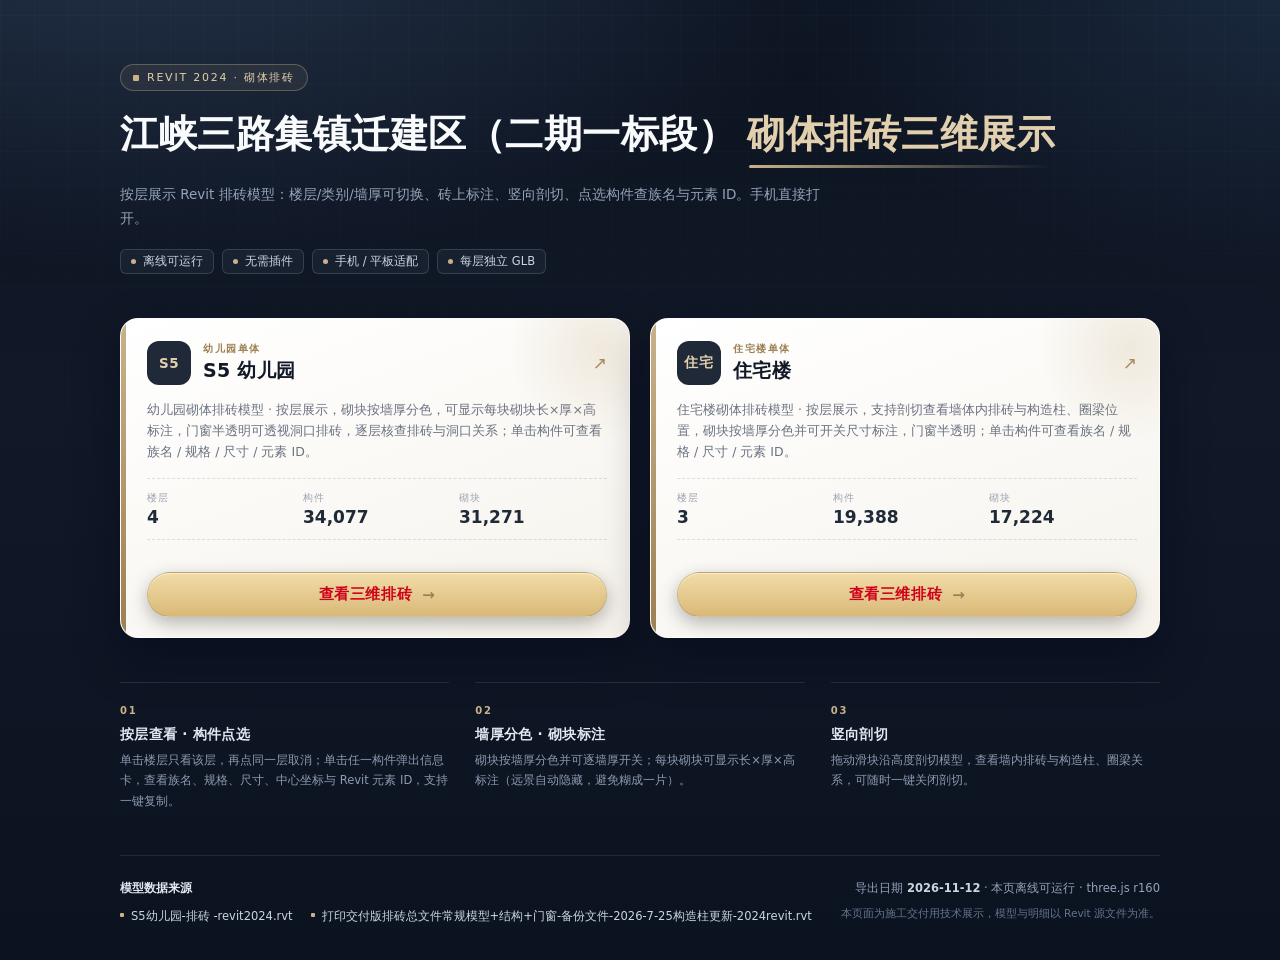
==== index.html @ 38eec20d "feat(entry): title on one line after project name + shorter intro" ====
<!DOCTYPE html>
<html lang="zh-CN">
<head>
<meta charset="utf-8">
<meta name="viewport" content="width=device-width, initial-scale=1">
<meta name="theme-color" content="#111827">
<link rel="icon" href="data:image/svg+xml,%3Csvg xmlns=%22http://www.w3.org/2000/svg%22 viewBox=%220 0 16 16%22%3E%3Crect width=%2216%22 height=%2216%22 rx=%223%22 fill=%22%23111827%22/%3E%3Crect x=%228%22 y=%223%22 width=%226%22 height=%223%22 fill=%22%23c9b28a%22/%3E%3Crect x=%223%22 y=%228%22 width=%226%22 height=%223%22 fill=%22%23c9b28a%22/%3E%3C/svg%3E">
<meta name="description" content="江峡三路集镇迁建区（二期一标段）砌体排砖三维展示 · S5 幼儿园 / 住宅楼 · 纯静态离线页面">
<title>江峡三路集镇迁建区（二期一标段）· 砌体排砖三维展示</title>
<style>
  :root {
    --ink: #111827;
    --ink-2: #1f2937;
    --muted: #6b7280;
    --muted-2: #9ca3af;
    --brick: #c9b28a;
    --brick-2: #e2cfae;
    --brick-deep: #9c7f52;
    --paper: #f8fafc;
    --slate: #94a3b8;
  }
  * { box-sizing: border-box; }
  html, body { margin: 0; padding: 0; }
  body {
    min-height: 100vh;
    color: var(--paper);
    background:
      radial-gradient(1200px 620px at 12% -12%, #26364d 0%, rgba(38, 54, 77, 0) 62%),
      radial-gradient(980px 560px at 104% -4%, #1c2c42 0%, rgba(28, 44, 66, 0) 58%),
      linear-gradient(180deg, #0c1320 0%, #111827 42%, #0b1220 100%);
    font-family: "Microsoft YaHei", "PingFang SC", "Hiragino Sans GB", "Noto Sans SC",
      "Source Han Sans SC", system-ui, -apple-system, "Segoe UI", Roboto, sans-serif;
    -webkit-font-smoothing: antialiased;
    -webkit-tap-highlight-color: transparent;
  }
  body::before {
    content: "";
    position: fixed;
    inset: 0;
    pointer-events: none;
    background-image:
      repeating-linear-gradient(0deg, rgba(255, 255, 255, .022) 0 1px, transparent 1px 34px),
      repeating-linear-gradient(90deg, rgba(255, 255, 255, .018) 0 1px, transparent 1px 34px);
    mask-image: linear-gradient(180deg, rgba(0, 0, 0, .8), transparent 72%);
  }

  .wrap {
    position: relative;
    max-width: 1120px;
    min-height: 100vh;
    margin: 0 auto;
    padding: clamp(28px, 5vw, 64px) clamp(16px, 4vw, 40px) 34px;
    display: flex;
    flex-direction: column;
    gap: clamp(26px, 4vw, 44px);
  }

  /* ---------------- 头部 ---------------- */
  .eyebrow {
    display: inline-flex;
    align-items: center;
    gap: 8px;
    padding: 5px 12px;
    border-radius: 20px;
    border: 1px solid rgba(201, 178, 138, .34);
    background: rgba(201, 178, 138, .09);
    color: var(--brick-2);
    font-size: 11px;
    letter-spacing: .16em;
  }
  .eyebrow::before {
    content: "";
    width: 6px; height: 6px;
    border-radius: 1px;
    background: var(--brick);
  }
  h1 {
    margin: 18px 0 0;
    font-size: clamp(23px, 3.3vw, 38px);
    line-height: 1.34;
    font-weight: 700;
    letter-spacing: .5px;
    color: #f8fafc;
  }
  h1 .accent {
    display: inline-block;
    margin-left: .3em;
    margin-top: 0;
    color: var(--brick-2);
    position: relative;
  }
  h1 .accent::after {
    content: "";
    position: absolute;
    left: 2px; right: 4px; bottom: -8px;
    height: 3px;
    border-radius: 2px;
    background: linear-gradient(90deg, var(--brick), rgba(201, 178, 138, 0));
  }
  .lead {
    margin: 22px 0 0;
    max-width: 720px;
    color: var(--slate);
    font-size: 13.5px;
    line-height: 1.8;
  }
  .tags { display: flex; flex-wrap: wrap; gap: 8px; margin-top: 18px; }
  .tag {
    display: inline-flex;
    align-items: center;
    gap: 7px;
    padding: 4px 10px;
    border-radius: 6px;
    border: 1px solid rgba(148, 163, 184, .24);
    background: rgba(148, 163, 184, .07);
    color: #cbd5e1;
    font-size: 11.5px;
  }
  .tag::before {
    content: "";
    width: 5px; height: 5px;
    border-radius: 50%;
    background: var(--brick);
  }

  /* ---------------- 卡片 ---------------- */
  .cards {
    display: grid;
    grid-template-columns: repeat(2, minmax(0, 1fr));
    gap: 20px;
  }
  .card {
    position: relative;
    display: flex;
    flex-direction: column;
    padding: 22px 22px 20px 26px;
    border-radius: 18px;
    background: linear-gradient(160deg, #ffffff 0%, #f6f3ec 100%);
    color: var(--ink);
    text-decoration: none;
    border: 1px solid rgba(255, 255, 255, .55);
    box-shadow: 0 20px 46px rgba(2, 6, 23, .42);
    overflow: hidden;
    transition: transform .22s ease, box-shadow .22s ease;
  }
  .card::before {
    content: "";
    position: absolute;
    left: 0; top: 0; bottom: 0;
    width: 5px;
    background: linear-gradient(180deg, var(--brick), var(--brick-deep));
  }
  .card::after {
    content: "";
    position: absolute;
    right: -64px; top: -64px;
    width: 186px; height: 186px;
    border-radius: 50%;
    background: radial-gradient(circle, rgba(201, 178, 138, .24), rgba(201, 178, 138, 0) 70%);
    pointer-events: none;
  }
  .card:hover { transform: translateY(-4px); box-shadow: 0 28px 58px rgba(2, 6, 23, .52); }
  .card:focus-visible { outline: 2px solid var(--brick); outline-offset: 3px; }

  .card-head { display: flex; align-items: center; gap: 12px; }
  .badge {
    flex: 0 0 auto;
    width: 44px; height: 44px;
    border-radius: 12px;
    background: var(--ink-2);
    color: var(--brick-2);
    display: grid;
    place-items: center;
    font-size: 13.5px;
    font-weight: 700;
    letter-spacing: .04em;
  }
  .kicker { font-size: 10px; letter-spacing: .16em; color: var(--brick-deep); font-weight: 700; }
  .card h2 { margin: 2px 0 0; font-size: 19px; font-weight: 700; letter-spacing: .3px; }
  .arrow {
    margin-left: auto;
    font-size: 17px;
    color: var(--brick-deep);
    transition: transform .2s ease;
  }
  .card:hover .arrow { transform: translate(2px, -2px); }

  .card-desc {
    margin: 14px 0 16px;
    color: var(--muted);
    font-size: 12.5px;
    line-height: 1.7;
  }
  .card-stats {
    display: grid;
    grid-template-columns: repeat(3, 1fr);
    gap: 8px;
    margin: 0 0 18px;
    padding: 12px 0;
    border-top: 1px dashed rgba(17, 24, 39, .13);
    border-bottom: 1px dashed rgba(17, 24, 39, .13);
  }
  .card-stats div { display: flex; flex-direction: column; gap: 2px; }
  .card-stats dt { font-size: 10px; letter-spacing: .08em; color: var(--muted-2); }
  .card-stats dd {
    margin: 0;
    font-size: 17px;
    font-weight: 700;
    color: var(--ink-2);
    font-variant-numeric: tabular-nums;
  }
  .card-stats dd.pending { color: #d6d3cd; }

  .card-cta {
    margin-top: auto;
    display: inline-flex;
    align-items: center;
    gap: 8px;
    font-size: 12.5px;
    font-weight: 700;
    color: var(--ink-2);
  }
  .card-cta .line {
    flex: 1 1 auto;
    height: 1px;
    background: rgba(17, 24, 39, .14);
  }
  .card-cta .go { color: var(--brick-deep); }

  /* ---------------- 功能说明 ---------------- */
  .features {
    display: grid;
    grid-template-columns: repeat(3, minmax(0, 1fr));
    gap: 26px;
  }
  .feat { border-top: 1px solid rgba(148, 163, 184, .18); padding-top: 16px; }
  .feat-no { font-size: 10px; letter-spacing: .18em; color: var(--brick); font-weight: 700; }
  .feat h3 { margin: 8px 0 6px; font-size: 13.5px; font-weight: 600; color: #e2e8f0; letter-spacing: .3px; }
  .feat p { margin: 0; font-size: 11.5px; line-height: 1.75; color: #8b9bb0; }

  /* ---------------- 页脚 ---------------- */
  .site-footer {
    margin-top: auto;
    padding-top: 22px;
    border-top: 1px solid rgba(148, 163, 184, .16);
    display: flex;
    align-items: flex-start;
    justify-content: space-between;
    gap: 20px;
    flex-wrap: wrap;
    color: var(--slate);
    font-size: 11.5px;
    line-height: 1.75;
  }
  .src-title { color: #e2e8f0; font-size: 12px; font-weight: 600; }
  .src ul {
    list-style: none;
    margin: 7px 0 0;
    padding: 0;
    display: flex;
    flex-wrap: wrap;
    gap: 8px 18px;
  }
  .src li { position: relative; padding-left: 11px; color: #cbd5e1; }
  .src li::before {
    content: "";
    position: absolute;
    left: 0; top: 7px;
    width: 4px; height: 4px;
    border-radius: 1px;
    background: var(--brick);
  }
  .foot-meta { text-align: right; color: #94a3b8; }
  .foot-meta b { color: #cbd5e1; font-weight: 600; }
  .foot-note { margin-top: 6px; color: #64748b; font-size: 10.5px; }

  @media (max-width: 760px) {
    .cards { grid-template-columns: 1fr; gap: 16px; }
    .features { grid-template-columns: 1fr; gap: 18px; }
    .lead { font-size: 12.5px; }
    .card-stats dd { font-size: 16px; }
    .site-footer { flex-direction: column; gap: 14px; }
    .foot-meta { text-align: left; }
  }
  /* 卡片内“点击进入”按钮（手机上也醒目好点） */
  .card-btn {
    display: inline-flex; align-items: center; justify-content: center; gap: 10px;
    width: auto; min-width: 168px; margin-top: 14px; padding: 12px 22px;
    border-radius: 999px; font-size: 15px; font-weight: 800; letter-spacing: .04em;
    color: #d0021b !important;
    background: linear-gradient(180deg, #f2dca8, #d9b978);
    box-shadow: 0 6px 18px rgba(0, 0, 0, .28), inset 0 1px 0 rgba(255, 255, 255, .5);
    border: 1px solid rgba(0, 0, 0, .12);
    transition: transform .12s ease, box-shadow .12s ease;
  }
  .card-btn .go { font-weight: 900; }
  .card:hover .card-btn { transform: translateY(-1px); box-shadow: 0 8px 22px rgba(0, 0, 0, .34), inset 0 1px 0 rgba(255, 255, 255, .5); }
  @media (max-width: 640px) {
    .card-btn { width: 100%; min-width: 0; padding: 14px 20px; font-size: 16px; }
  }

  /* ---------- 手机首屏：压缩头部与卡片，保证两张单体的“查看三维排砖”都在第一屏 ---------- */
  @media (max-width: 640px) {
    .wrap {
      padding: 14px 12px 16px;
      gap: 12px;
      min-height: 100vh;
    }
    .eyebrow { font-size: 9.5px; padding: 3px 9px; letter-spacing: .12em; }
    h1 { margin-top: 9px; font-size: 20px; line-height: 1.26; letter-spacing: .2px; }
    h1 .accent { margin-top: 0; margin-left: .2em; }
    h1 .accent::after { bottom: -5px; height: 2px; }
    .lead {
      margin-top: 10px; font-size: 11px; line-height: 1.5;
      display: -webkit-box; -webkit-box-orient: vertical; -webkit-line-clamp: 2;
      overflow: hidden;
    }
    .tags { display: none; }
    .cards { gap: 10px; }
    .card { padding: 11px 13px 11px 17px; border-radius: 14px; }
    .card::before { width: 4px; }
    .card::after { display: none; }
    .card-head { gap: 9px; }
    .badge { width: 32px; height: 32px; border-radius: 9px; font-size: 10.5px; }
    .kicker { font-size: 8.5px; letter-spacing: .12em; }
    .card h2 { font-size: 15.5px; margin-top: 1px; }
    .arrow { display: none; }
    .card-desc {
      margin: 7px 0 9px; font-size: 10.8px; line-height: 1.42;
      display: -webkit-box; -webkit-box-orient: vertical; -webkit-line-clamp: 2;
      overflow: hidden;
    }
    .card-stats { margin: 0 0 9px; padding: 7px 0; gap: 6px; }
    .card-stats dt { font-size: 8.5px; letter-spacing: .04em; }
    .card-stats dd { font-size: 14px; }
    .card-btn { margin-top: 2px; padding: 10px 16px; font-size: 13.5px; min-width: 0; }
    .features { display: none; }
    .site-footer { padding-top: 10px; font-size: 10px; gap: 8px; }
  }
</style>
<script>
/* 部署在 GitHub Pages 时自动跳转到正式站点（sxhicc.cn/paizhuan/）；本地/COS/正式域名下正常渲染 */
(function () {
  try {
    if (!/(^|\.)github\.io$/i.test(location.hostname)) return;
    var m = location.pathname.match(/^\/jx3d-paizhuan(\/.*)?$/);
    var p = (m && m[1]) ? m[1] : '/';
    location.replace('https://sxhicc.cn/paizhuan' + p + location.search + location.hash);
  } catch (e) { /* ignore */ }
})();
</script></head>
<body>
<div class="wrap">
  <header class="hero">
    <div class="eyebrow">REVIT 2024 · 砌体排砖</div>
    <h1>江峡三路集镇迁建区（二期一标段）<span class="accent">砌体排砖三维展示</span></h1>
    <p class="lead">按层展示 Revit 排砖模型：楼层/类别/墙厚可切换、砖上标注、竖向剖切、点选构件查族名与元素 ID。手机直接打开。</p>
    <div class="tags">
      <span class="tag">离线可运行</span>
      <span class="tag">无需插件</span>
      <span class="tag">手机 / 平板适配</span>
      <span class="tag">每层独立 GLB</span>
    </div>
  </header>

  <main class="cards">
    <a class="card" href="s5/" data-model="s5/model.json" data-id="s5">
      <div class="card-head">
        <span class="badge">S5</span>
        <div>
          <div class="kicker">幼儿园单体</div>
          <h2>S5 幼儿园</h2>
        </div>
        <span class="arrow">↗</span>
      </div>
      <p class="card-desc">幼儿园砌体排砖模型 · 按层展示，砌块按墙厚分色，可显示每块砌块长×厚×高标注，门窗半透明可透视洞口排砖，逐层核查排砖与洞口关系；单击构件可查看族名 / 规格 / 尺寸 / 元素 ID。</p>
      <dl class="card-stats">
        <div><dt>楼层</dt><dd data-stat="floors" class="pending">—</dd></div>
        <div><dt>构件</dt><dd data-stat="elements" class="pending">—</dd></div>
        <div><dt>砌块</dt><dd data-stat="blocks" class="pending">—</dd></div>
      </dl>
      <span class="card-cta card-btn">查看三维排砖 <span class="go">→</span></span>
    </a>

    <a class="card" href="zhuzhai/" data-model="zhuzhai/model.json" data-id="zhuzhai">
      <div class="card-head">
        <span class="badge">住宅</span>
        <div>
          <div class="kicker">住宅楼单体</div>
          <h2>住宅楼</h2>
        </div>
        <span class="arrow">↗</span>
      </div>
      <p class="card-desc">住宅楼砌体排砖模型 · 按层展示，支持剖切查看墙体内排砖与构造柱、圈梁位置，砌块按墙厚分色并可开关尺寸标注，门窗半透明；单击构件可查看族名 / 规格 / 尺寸 / 元素 ID。</p>
      <dl class="card-stats">
        <div><dt>楼层</dt><dd data-stat="floors" class="pending">—</dd></div>
        <div><dt>构件</dt><dd data-stat="elements" class="pending">—</dd></div>
        <div><dt>砌块</dt><dd data-stat="blocks" class="pending">—</dd></div>
      </dl>
      <span class="card-cta card-btn">查看三维排砖 <span class="go">→</span></span>
    </a>
  </main>

  <section class="features">
    <div class="feat">
      <span class="feat-no">01</span>
      <h3>按层查看 · 构件点选</h3>
      <p>单击楼层只看该层，再点同一层取消；单击任一构件弹出信息卡，查看族名、规格、尺寸、中心坐标与 Revit 元素 ID，支持一键复制。</p>
    </div>
    <div class="feat">
      <span class="feat-no">02</span>
      <h3>墙厚分色 · 砌块标注</h3>
      <p>砌块按墙厚分色并可逐墙厚开关；每块砌块可显示长×厚×高标注（远景自动隐藏，避免糊成一片）。</p>
    </div>
    <div class="feat">
      <span class="feat-no">03</span>
      <h3>竖向剖切</h3>
      <p>拖动滑块沿高度剖切模型，查看墙内排砖与构造柱、圈梁关系，可随时一键关闭剖切。</p>
    </div>
  </section>

  <footer class="site-footer">
    <div class="src">
      <div class="src-title">模型数据来源</div>
      <ul>
        <li data-id="s5">S5幼儿园-排砖 -revit2024.rvt</li>
        <li data-id="zhuzhai">打印交付版排砖总文件常规模型+结构+门窗-备份文件-2026-7-25构造柱更新-2024revit.rvt</li>
      </ul>
    </div>
    <div class="foot-meta">
      <div>导出日期 <b id="genDate">—</b> · 本页离线可运行 · three.js r160</div>
      <div class="foot-note">本页面为施工交付用技术展示，模型与明细以 Revit 源文件为准。</div>
    </div>
  </footer>
</div>

<script>
  // 从 model.json 读取真实统计（不可用时保留占位并标记）
  (async function () {
    const cards = document.querySelectorAll('[data-model]');
    const setStat = (card, key, value) => {
      const el = card.querySelector('[data-stat="' + key + '"]');
      if (!el || value == null) return;
      el.textContent = typeof value === 'number' ? value.toLocaleString('zh-CN') : value;
      el.classList.remove('pending');
    };
    for (const card of cards) {
      try {
        const res = await fetch(card.dataset.model, { cache: 'no-store' });
        if (!res.ok) throw new Error('HTTP ' + res.status);
        const m = await res.json();
        const stats = m.stats || {};
        const floors = Array.isArray(m.floors) ? m.floors.length : stats.floors;
        setStat(card, 'floors', floors);
        setStat(card, 'elements', stats.elements);
        setStat(card, 'blocks', stats.blocks);
        if (m.generated) document.getElementById('genDate').textContent = m.generated;
        const rvt = m.source && m.source.rvt;
        if (rvt) {
          const li = document.querySelector('.src li[data-id="' + card.dataset.id + '"]');
          if (li) li.textContent = rvt;
        }
      } catch (err) {
        // 离线直开 file:// 或资产未就位时保持占位符
        console.warn('[index] model.json 读取失败', card.dataset.model, err);
      }
    }
  })();
</script>
<script>
/* 自动更新检查：部署后 version.txt 变化则自动刷新本页（避免看到旧页面） */
(function () {
  var KEY = 'sz_ver';
  function check() {
    fetch('version.txt?t=' + Date.now(), { cache: 'no-store' }).then(function (r) {
      return r.ok ? r.text() : null;
    }).then(function (v) {
      if (!v) return;
      v = String(v).trim();
      if (!v) return;
      var cur = null;
      try { cur = localStorage.getItem(KEY); } catch (e) {}
      if (cur && cur !== v) {
        try { localStorage.setItem(KEY, v); } catch (e) {}
        location.reload();
      } else if (!cur) {
        try { localStorage.setItem(KEY, v); } catch (e) {}
      }
    }).catch(function () { /* ignore */ });
  }
  check();
  document.addEventListener('visibilitychange', function () { if (!document.hidden) check(); });
})();
</script></body>
</html>
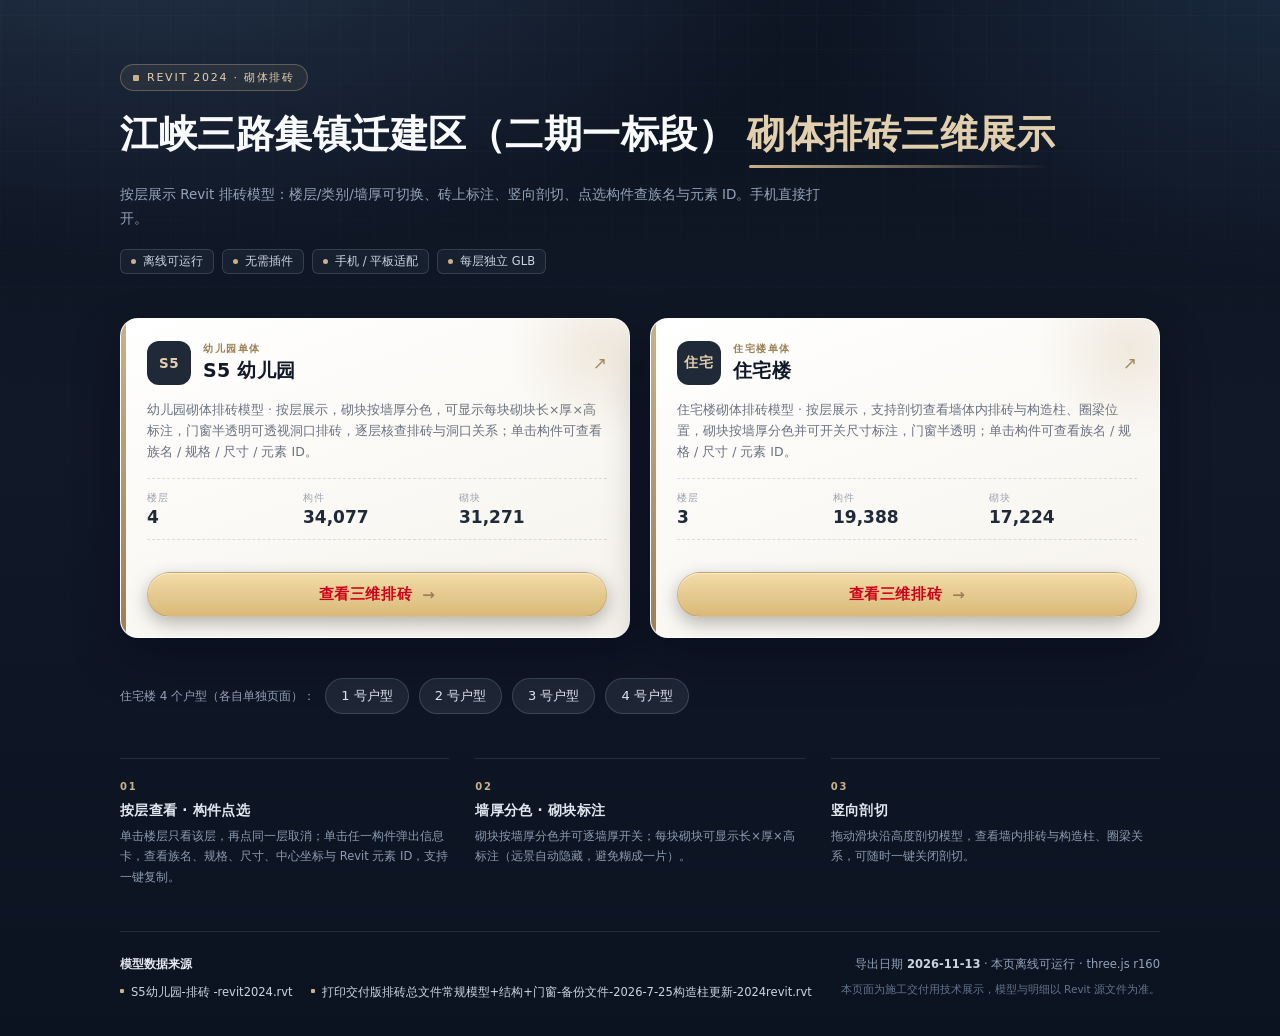
==== commit e331aac8: "feat: split residential into 4 unit pages (zhuzhai/u1..u4)" ====
--- a/index.html
+++ b/index.html
@@ -307,7 +307,7 @@
       min-height: 100vh;
     }
     .eyebrow { font-size: 9.5px; padding: 3px 9px; letter-spacing: .12em; }
-    h1 { margin-top: 9px; font-size: 20px; line-height: 1.26; letter-spacing: .2px; }
+    h1 { margin-top: 9px; font-size: 16px; line-height: 1.4; letter-spacing: 0; }
     h1 .accent { margin-top: 0; margin-left: .2em; }
     h1 .accent::after { bottom: -5px; height: 2px; }
     .lead {
@@ -337,6 +337,22 @@
     .features { display: none; }
     .site-footer { padding-top: 10px; font-size: 10px; gap: 8px; }
   }
+
+  /* 住宅楼 4 个户型单独页面入口 */
+  .unit-links { display: flex; flex-wrap: wrap; align-items: center; gap: 10px; margin-top: -4px; }
+  .unit-links-title { color: #94a3b8; font-size: 12px; }
+  .unit-links a {
+    display: inline-flex; align-items: center; gap: 6px;
+    padding: 8px 15px; border-radius: 999px;
+    background: rgba(148, 163, 184, .12);
+    border: 1px solid rgba(148, 163, 184, .26);
+    color: #e2e8f0; font-size: 13px; text-decoration: none;
+  }
+  .unit-links a:hover { background: rgba(201, 178, 138, .2); border-color: rgba(201, 178, 138, .5); color: #fff; }
+  @media (max-width: 640px) {
+    .unit-links { gap: 8px; }
+    .unit-links a { padding: 7px 12px; font-size: 12px; }
+  }
 </style>
 <script>
 /* 部署在 GitHub Pages 时自动跳转到正式站点（sxhicc.cn/paizhuan/）；本地/COS/正式域名下正常渲染 */
@@ -400,6 +416,13 @@
       <span class="card-cta card-btn">查看三维排砖 <span class="go">→</span></span>
     </a>
   </main>
+  <section class="unit-links" aria-label="住宅楼 4 个户型单独页面">
+    <span class="unit-links-title">住宅楼 4 个户型（各自单独页面）：</span>
+    <a href="zhuzhai/u1/">1 号户型</a>
+    <a href="zhuzhai/u2/">2 号户型</a>
+    <a href="zhuzhai/u3/">3 号户型</a>
+    <a href="zhuzhai/u4/">4 号户型</a>
+  </section>
 
   <section class="features">
     <div class="feat">
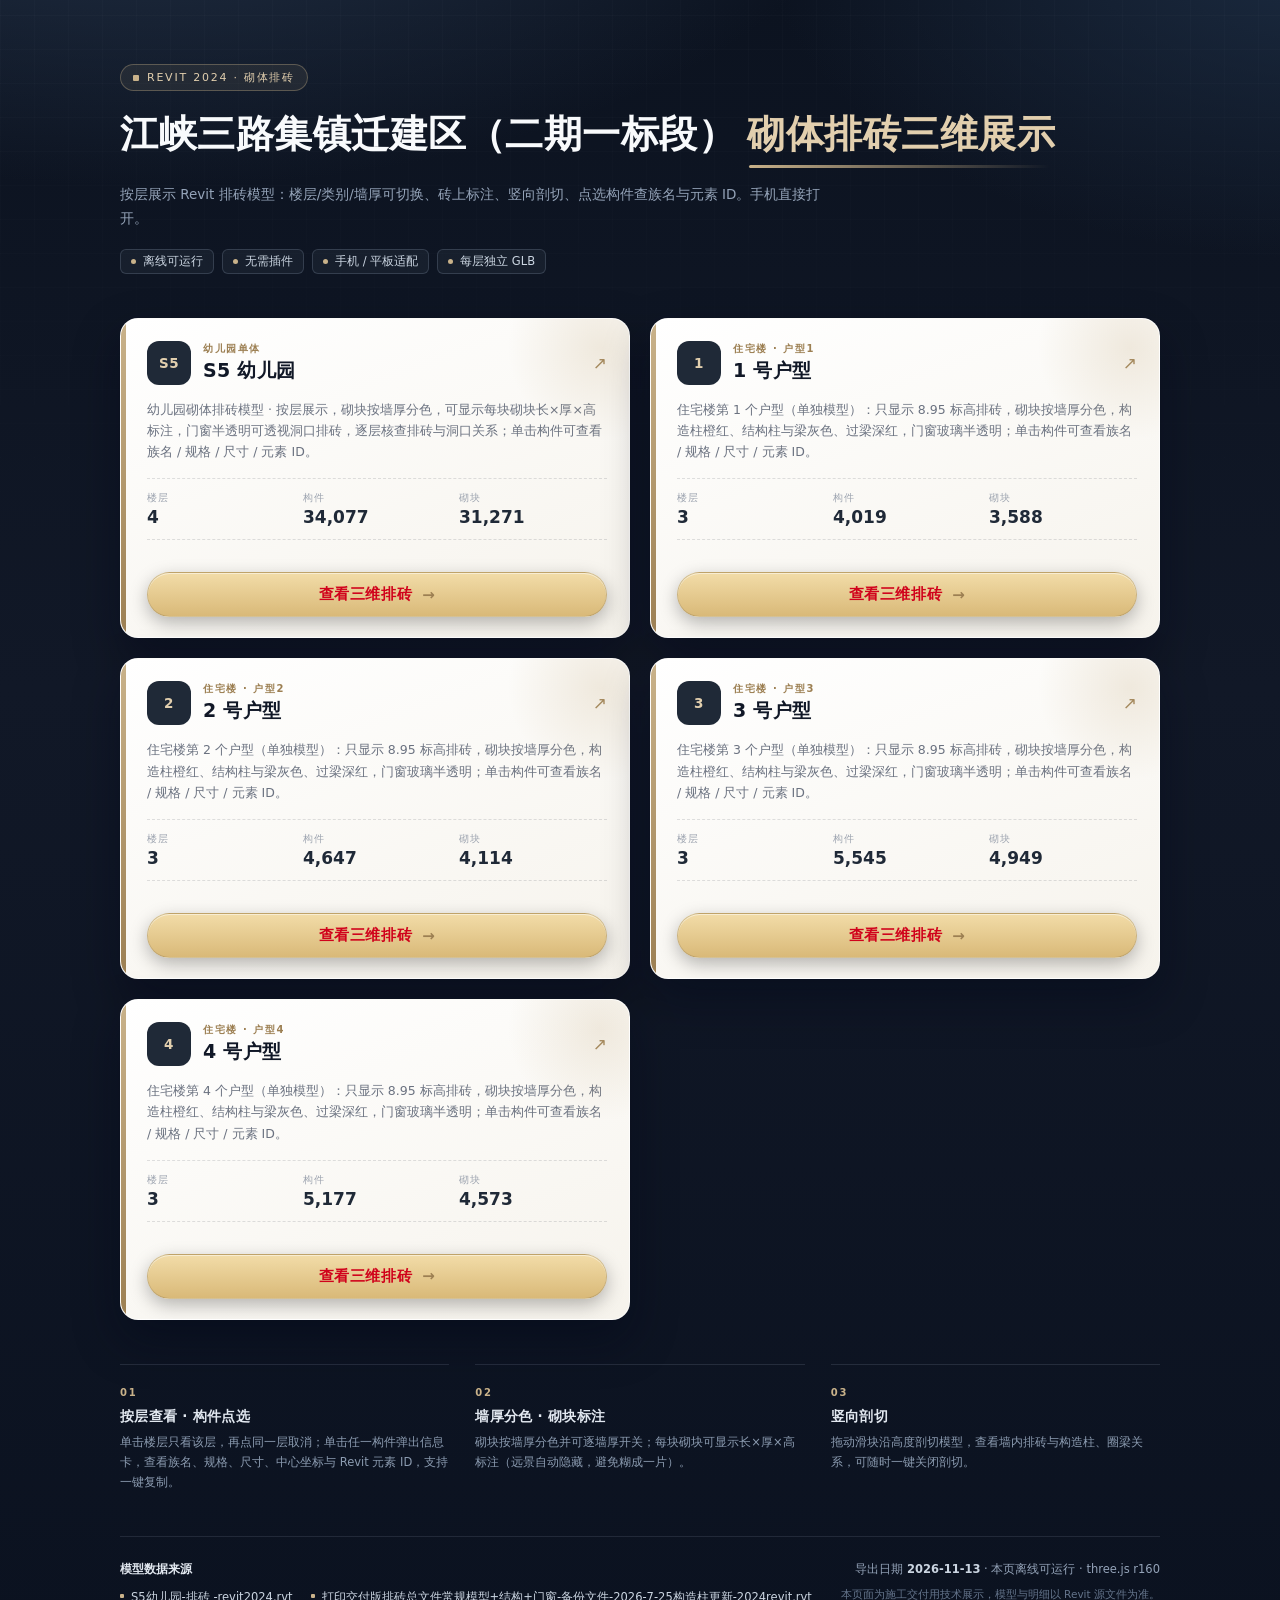
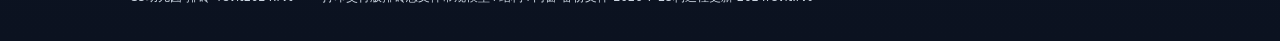
==== commit 29285ff8: "chore: remove whole-building residential page; entry now lists 4 unit cards" ====
--- a/index.html
+++ b/index.html
@@ -398,16 +398,67 @@
       <span class="card-cta card-btn">查看三维排砖 <span class="go">→</span></span>
     </a>
 
-    <a class="card" href="zhuzhai/" data-model="zhuzhai/model.json" data-id="zhuzhai">
+    <a class="card" href="u1/" data-model="u1/model.json" data-id="u1">
       <div class="card-head">
-        <span class="badge">住宅</span>
+        <span class="badge">1</span>
         <div>
-          <div class="kicker">住宅楼单体</div>
-          <h2>住宅楼</h2>
+          <div class="kicker">住宅楼 · 户型1</div>
+          <h2>1 号户型</h2>
         </div>
         <span class="arrow">↗</span>
       </div>
-      <p class="card-desc">住宅楼砌体排砖模型 · 按层展示，支持剖切查看墙体内排砖与构造柱、圈梁位置，砌块按墙厚分色并可开关尺寸标注，门窗半透明；单击构件可查看族名 / 规格 / 尺寸 / 元素 ID。</p>
+      <p class="card-desc">住宅楼第 1 个户型（单独模型）：只显示 8.95 标高排砖，砌块按墙厚分色，构造柱橙红、结构柱与梁灰色、过梁深红，门窗玻璃半透明；单击构件可查看族名 / 规格 / 尺寸 / 元素 ID。</p>
+      <dl class="card-stats">
+        <div><dt>楼层</dt><dd data-stat="floors" class="pending">—</dd></div>
+        <div><dt>构件</dt><dd data-stat="elements" class="pending">—</dd></div>
+        <div><dt>砌块</dt><dd data-stat="blocks" class="pending">—</dd></div>
+      </dl>
+      <span class="card-cta card-btn">查看三维排砖 <span class="go">→</span></span>
+    </a>
+    <a class="card" href="u2/" data-model="u2/model.json" data-id="u2">
+      <div class="card-head">
+        <span class="badge">2</span>
+        <div>
+          <div class="kicker">住宅楼 · 户型2</div>
+          <h2>2 号户型</h2>
+        </div>
+        <span class="arrow">↗</span>
+      </div>
+      <p class="card-desc">住宅楼第 2 个户型（单独模型）：只显示 8.95 标高排砖，砌块按墙厚分色，构造柱橙红、结构柱与梁灰色、过梁深红，门窗玻璃半透明；单击构件可查看族名 / 规格 / 尺寸 / 元素 ID。</p>
+      <dl class="card-stats">
+        <div><dt>楼层</dt><dd data-stat="floors" class="pending">—</dd></div>
+        <div><dt>构件</dt><dd data-stat="elements" class="pending">—</dd></div>
+        <div><dt>砌块</dt><dd data-stat="blocks" class="pending">—</dd></div>
+      </dl>
+      <span class="card-cta card-btn">查看三维排砖 <span class="go">→</span></span>
+    </a>
+    <a class="card" href="u3/" data-model="u3/model.json" data-id="u3">
+      <div class="card-head">
+        <span class="badge">3</span>
+        <div>
+          <div class="kicker">住宅楼 · 户型3</div>
+          <h2>3 号户型</h2>
+        </div>
+        <span class="arrow">↗</span>
+      </div>
+      <p class="card-desc">住宅楼第 3 个户型（单独模型）：只显示 8.95 标高排砖，砌块按墙厚分色，构造柱橙红、结构柱与梁灰色、过梁深红，门窗玻璃半透明；单击构件可查看族名 / 规格 / 尺寸 / 元素 ID。</p>
+      <dl class="card-stats">
+        <div><dt>楼层</dt><dd data-stat="floors" class="pending">—</dd></div>
+        <div><dt>构件</dt><dd data-stat="elements" class="pending">—</dd></div>
+        <div><dt>砌块</dt><dd data-stat="blocks" class="pending">—</dd></div>
+      </dl>
+      <span class="card-cta card-btn">查看三维排砖 <span class="go">→</span></span>
+    </a>
+    <a class="card" href="u4/" data-model="u4/model.json" data-id="u4">
+      <div class="card-head">
+        <span class="badge">4</span>
+        <div>
+          <div class="kicker">住宅楼 · 户型4</div>
+          <h2>4 号户型</h2>
+        </div>
+        <span class="arrow">↗</span>
+      </div>
+      <p class="card-desc">住宅楼第 4 个户型（单独模型）：只显示 8.95 标高排砖，砌块按墙厚分色，构造柱橙红、结构柱与梁灰色、过梁深红，门窗玻璃半透明；单击构件可查看族名 / 规格 / 尺寸 / 元素 ID。</p>
       <dl class="card-stats">
         <div><dt>楼层</dt><dd data-stat="floors" class="pending">—</dd></div>
         <div><dt>构件</dt><dd data-stat="elements" class="pending">—</dd></div>
@@ -416,13 +467,7 @@
       <span class="card-cta card-btn">查看三维排砖 <span class="go">→</span></span>
     </a>
   </main>
-  <section class="unit-links" aria-label="住宅楼 4 个户型单独页面">
-    <span class="unit-links-title">住宅楼 4 个户型（各自单独页面）：</span>
-    <a href="zhuzhai/u1/">1 号户型</a>
-    <a href="zhuzhai/u2/">2 号户型</a>
-    <a href="zhuzhai/u3/">3 号户型</a>
-    <a href="zhuzhai/u4/">4 号户型</a>
-  </section>
+  
 
   <section class="features">
     <div class="feat">
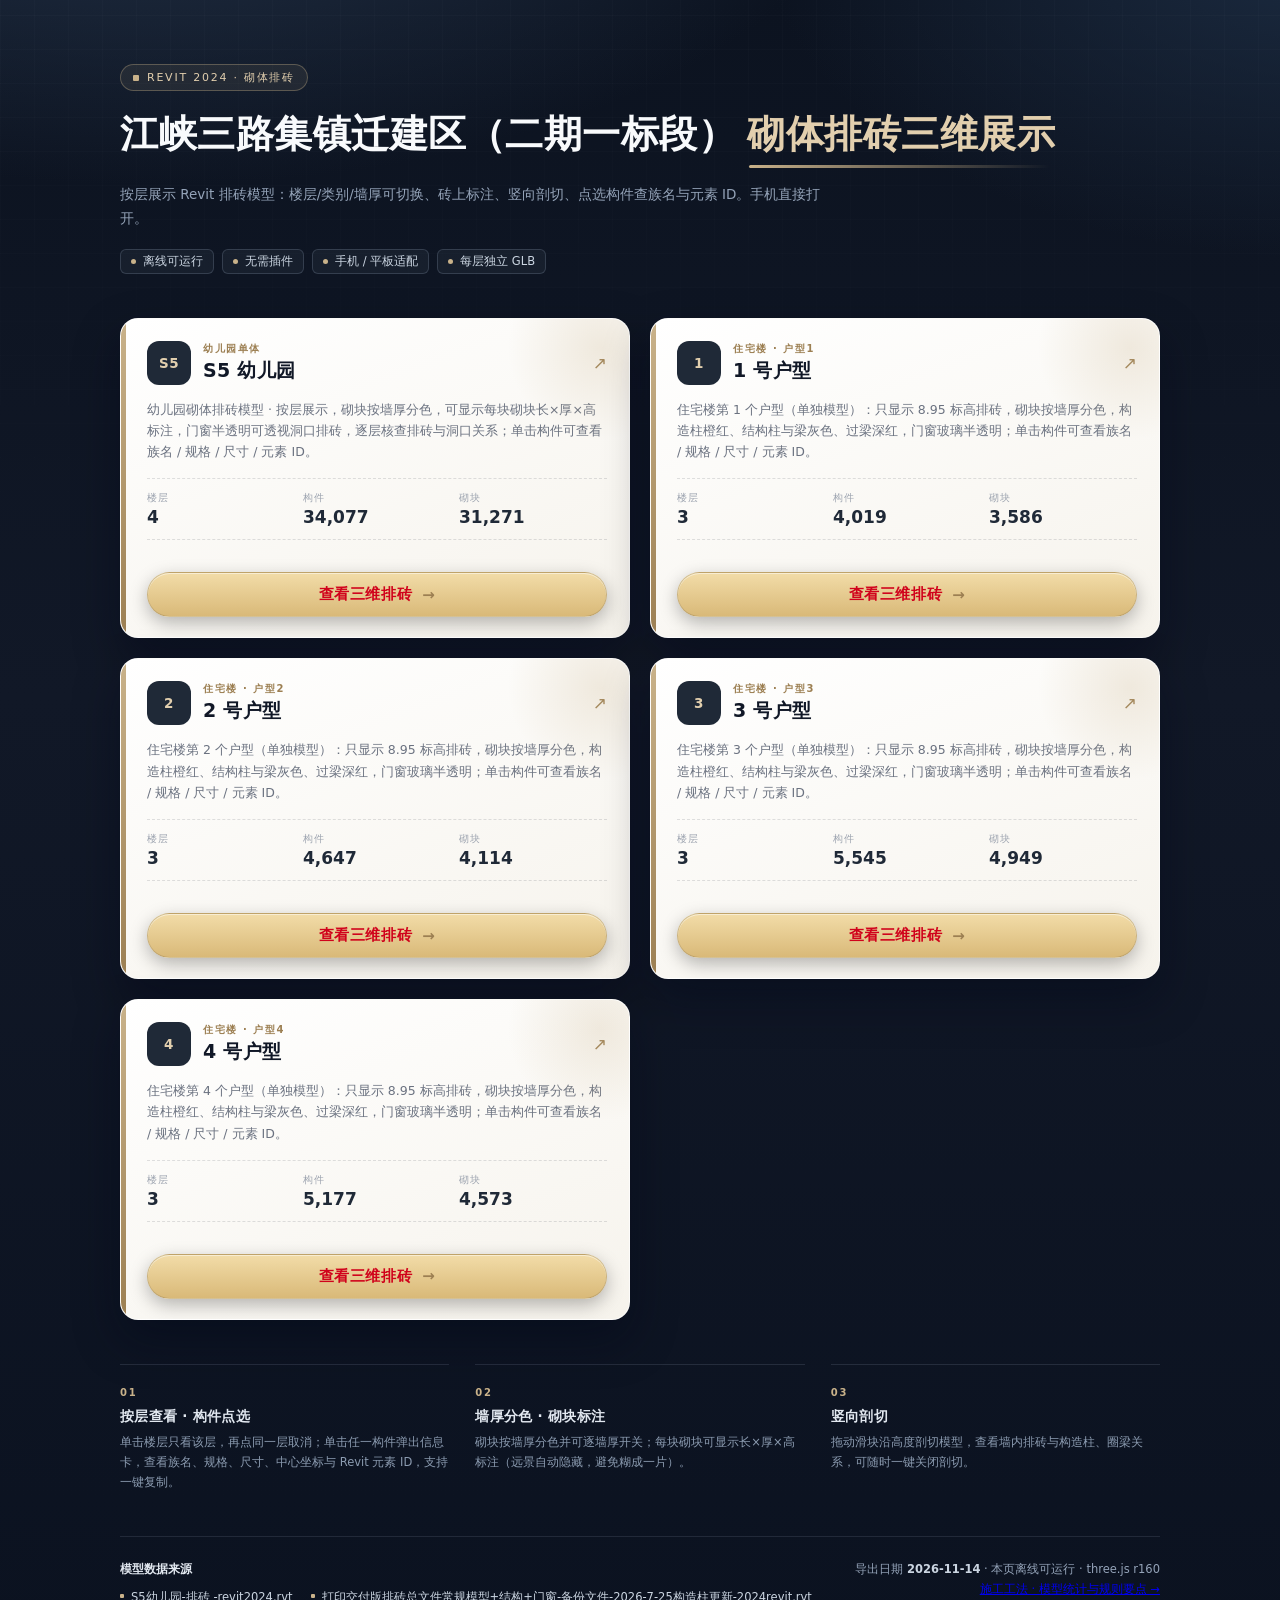
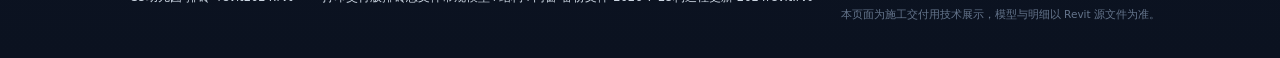
==== commit 6f391dea: "feat: 施工工法展示页（排砖模型统计）并加入口链接" ====
--- a/index.html
+++ b/index.html
@@ -497,6 +497,7 @@
     </div>
     <div class="foot-meta">
       <div>导出日期 <b id="genDate">—</b> · 本页离线可运行 · three.js r160</div>
+      <div><a href="gongfa/">施工工法 · 模型统计与规则要点 →</a></div>
       <div class="foot-note">本页面为施工交付用技术展示，模型与明细以 Revit 源文件为准。</div>
     </div>
   </footer>
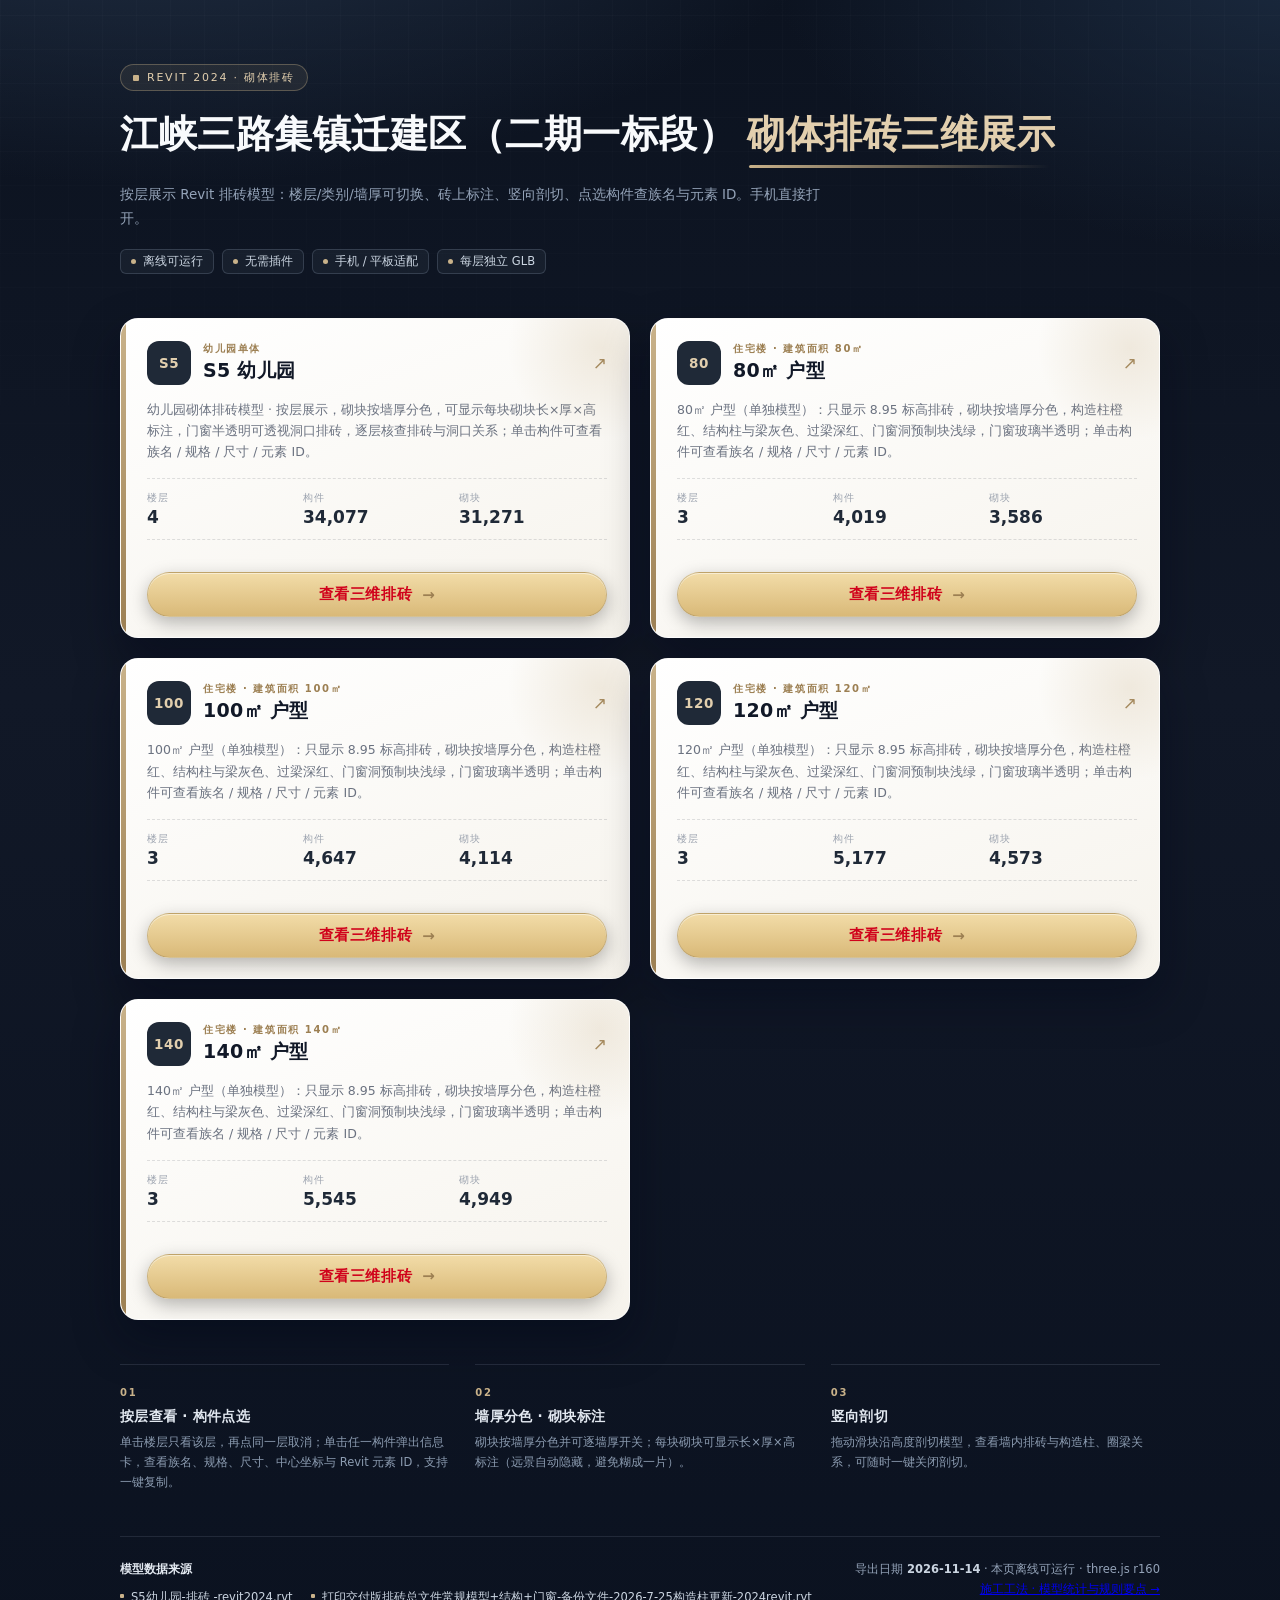
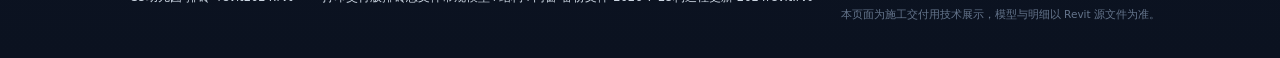
==== commit bd34158f: "feat: residential units renamed by area (80/100/120/140), ordered ascending" ====
--- a/index.html
+++ b/index.html
@@ -398,16 +398,16 @@
       <span class="card-cta card-btn">查看三维排砖 <span class="go">→</span></span>
     </a>
 
-    <a class="card" href="u1/" data-model="u1/model.json" data-id="u1">
+        <a class="card" href="80/" data-model="80/model.json" data-id="80">
       <div class="card-head">
-        <span class="badge">1</span>
+        <span class="badge">80</span>
         <div>
-          <div class="kicker">住宅楼 · 户型1</div>
-          <h2>1 号户型</h2>
+          <div class="kicker">住宅楼 · 建筑面积 80㎡</div>
+          <h2>80㎡ 户型</h2>
         </div>
         <span class="arrow">↗</span>
       </div>
-      <p class="card-desc">住宅楼第 1 个户型（单独模型）：只显示 8.95 标高排砖，砌块按墙厚分色，构造柱橙红、结构柱与梁灰色、过梁深红，门窗玻璃半透明；单击构件可查看族名 / 规格 / 尺寸 / 元素 ID。</p>
+      <p class="card-desc">80㎡ 户型（单独模型）：只显示 8.95 标高排砖，砌块按墙厚分色，构造柱橙红、结构柱与梁灰色、过梁深红、门窗洞预制块浅绿，门窗玻璃半透明；单击构件可查看族名 / 规格 / 尺寸 / 元素 ID。</p>
       <dl class="card-stats">
         <div><dt>楼层</dt><dd data-stat="floors" class="pending">—</dd></div>
         <div><dt>构件</dt><dd data-stat="elements" class="pending">—</dd></div>
@@ -415,16 +415,16 @@
       </dl>
       <span class="card-cta card-btn">查看三维排砖 <span class="go">→</span></span>
     </a>
-    <a class="card" href="u2/" data-model="u2/model.json" data-id="u2">
+    <a class="card" href="100/" data-model="100/model.json" data-id="100">
       <div class="card-head">
-        <span class="badge">2</span>
+        <span class="badge">100</span>
         <div>
-          <div class="kicker">住宅楼 · 户型2</div>
-          <h2>2 号户型</h2>
+          <div class="kicker">住宅楼 · 建筑面积 100㎡</div>
+          <h2>100㎡ 户型</h2>
         </div>
         <span class="arrow">↗</span>
       </div>
-      <p class="card-desc">住宅楼第 2 个户型（单独模型）：只显示 8.95 标高排砖，砌块按墙厚分色，构造柱橙红、结构柱与梁灰色、过梁深红，门窗玻璃半透明；单击构件可查看族名 / 规格 / 尺寸 / 元素 ID。</p>
+      <p class="card-desc">100㎡ 户型（单独模型）：只显示 8.95 标高排砖，砌块按墙厚分色，构造柱橙红、结构柱与梁灰色、过梁深红、门窗洞预制块浅绿，门窗玻璃半透明；单击构件可查看族名 / 规格 / 尺寸 / 元素 ID。</p>
       <dl class="card-stats">
         <div><dt>楼层</dt><dd data-stat="floors" class="pending">—</dd></div>
         <div><dt>构件</dt><dd data-stat="elements" class="pending">—</dd></div>
@@ -432,16 +432,16 @@
       </dl>
       <span class="card-cta card-btn">查看三维排砖 <span class="go">→</span></span>
     </a>
-    <a class="card" href="u3/" data-model="u3/model.json" data-id="u3">
+    <a class="card" href="120/" data-model="120/model.json" data-id="120">
       <div class="card-head">
-        <span class="badge">3</span>
+        <span class="badge">120</span>
         <div>
-          <div class="kicker">住宅楼 · 户型3</div>
-          <h2>3 号户型</h2>
+          <div class="kicker">住宅楼 · 建筑面积 120㎡</div>
+          <h2>120㎡ 户型</h2>
         </div>
         <span class="arrow">↗</span>
       </div>
-      <p class="card-desc">住宅楼第 3 个户型（单独模型）：只显示 8.95 标高排砖，砌块按墙厚分色，构造柱橙红、结构柱与梁灰色、过梁深红，门窗玻璃半透明；单击构件可查看族名 / 规格 / 尺寸 / 元素 ID。</p>
+      <p class="card-desc">120㎡ 户型（单独模型）：只显示 8.95 标高排砖，砌块按墙厚分色，构造柱橙红、结构柱与梁灰色、过梁深红、门窗洞预制块浅绿，门窗玻璃半透明；单击构件可查看族名 / 规格 / 尺寸 / 元素 ID。</p>
       <dl class="card-stats">
         <div><dt>楼层</dt><dd data-stat="floors" class="pending">—</dd></div>
         <div><dt>构件</dt><dd data-stat="elements" class="pending">—</dd></div>
@@ -449,16 +449,16 @@
       </dl>
       <span class="card-cta card-btn">查看三维排砖 <span class="go">→</span></span>
     </a>
-    <a class="card" href="u4/" data-model="u4/model.json" data-id="u4">
+    <a class="card" href="140/" data-model="140/model.json" data-id="140">
       <div class="card-head">
-        <span class="badge">4</span>
+        <span class="badge">140</span>
         <div>
-          <div class="kicker">住宅楼 · 户型4</div>
-          <h2>4 号户型</h2>
+          <div class="kicker">住宅楼 · 建筑面积 140㎡</div>
+          <h2>140㎡ 户型</h2>
         </div>
         <span class="arrow">↗</span>
       </div>
-      <p class="card-desc">住宅楼第 4 个户型（单独模型）：只显示 8.95 标高排砖，砌块按墙厚分色，构造柱橙红、结构柱与梁灰色、过梁深红，门窗玻璃半透明；单击构件可查看族名 / 规格 / 尺寸 / 元素 ID。</p>
+      <p class="card-desc">140㎡ 户型（单独模型）：只显示 8.95 标高排砖，砌块按墙厚分色，构造柱橙红、结构柱与梁灰色、过梁深红、门窗洞预制块浅绿，门窗玻璃半透明；单击构件可查看族名 / 规格 / 尺寸 / 元素 ID。</p>
       <dl class="card-stats">
         <div><dt>楼层</dt><dd data-stat="floors" class="pending">—</dd></div>
         <div><dt>构件</dt><dd data-stat="elements" class="pending">—</dd></div>
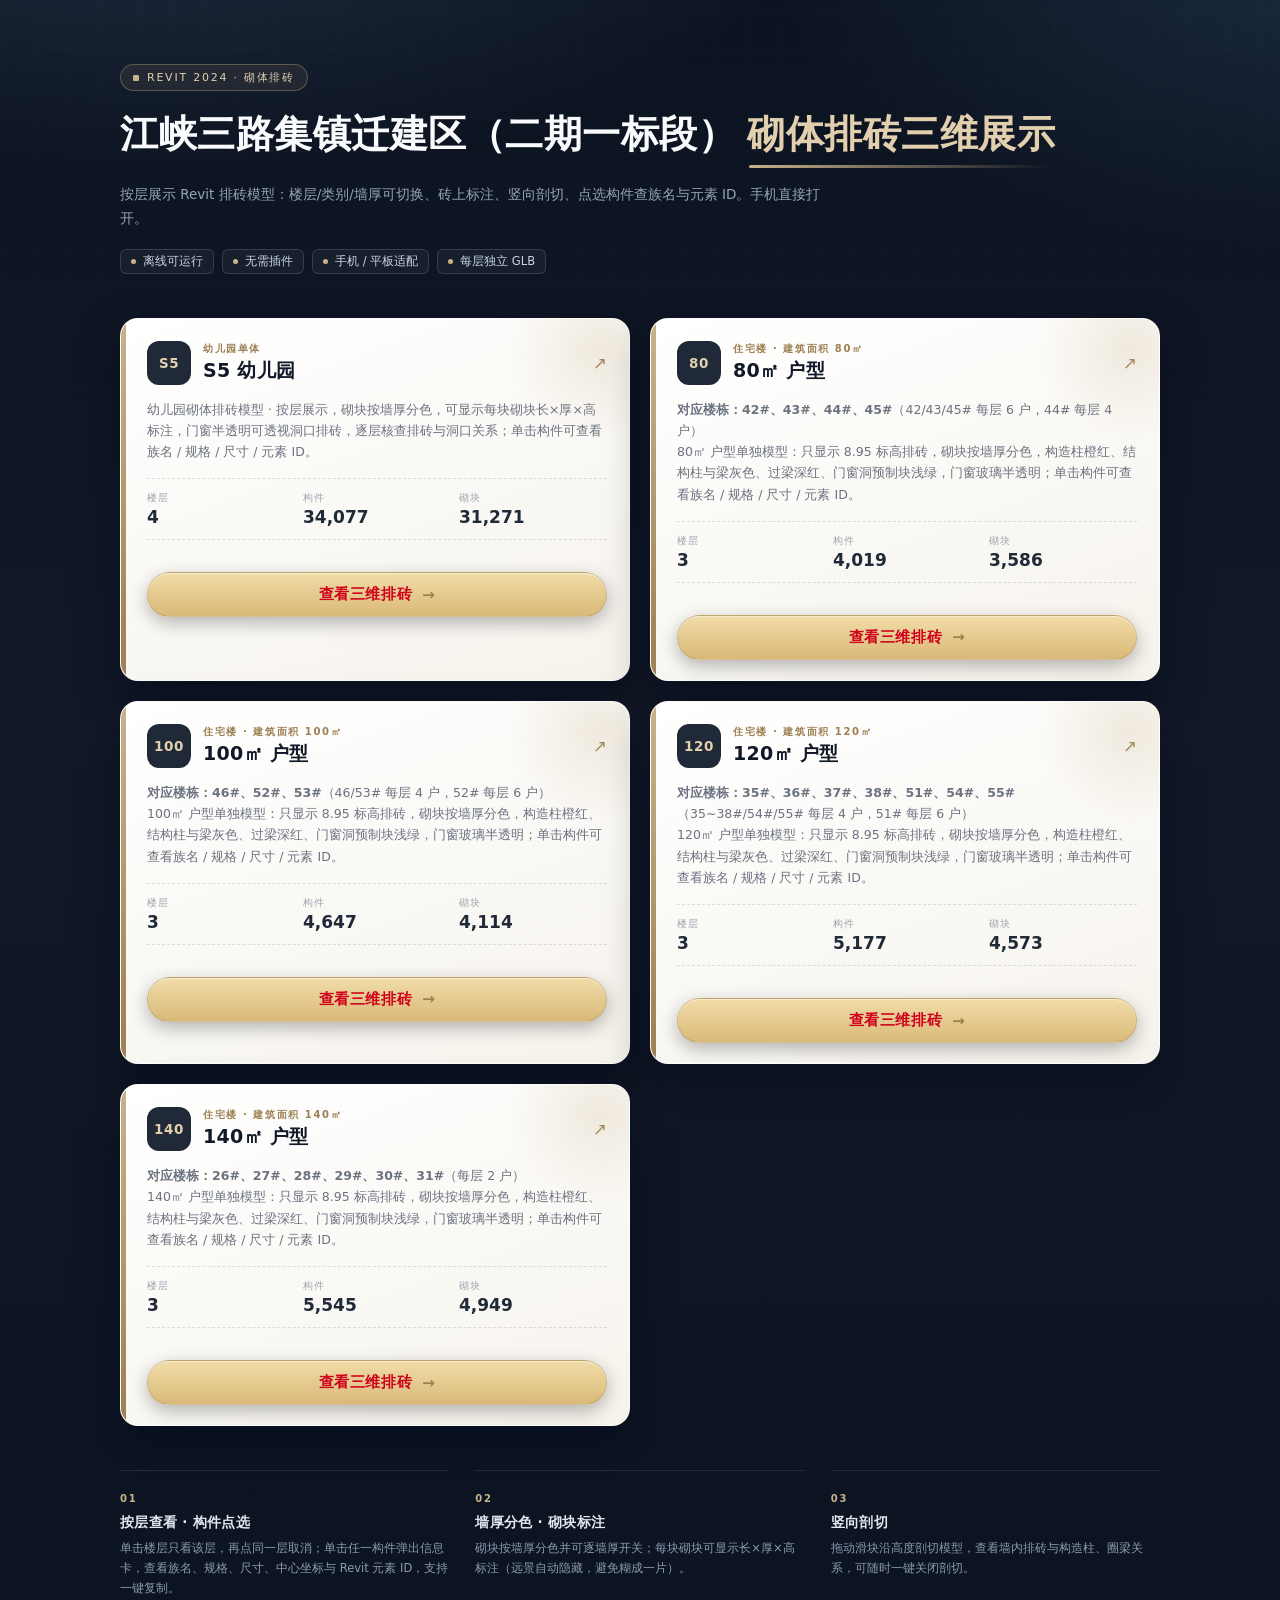
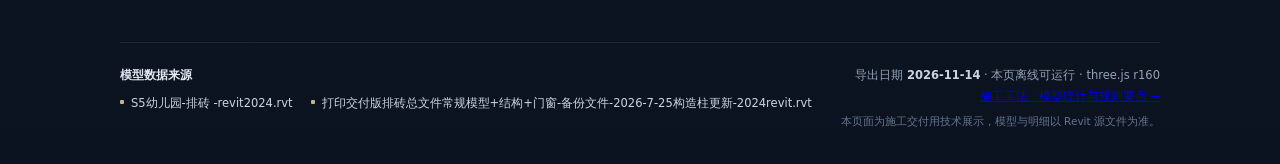
==== commit b04207cf: "feat: show corresponding buildings per unit type (80/100/120/140)" ====
--- a/index.html
+++ b/index.html
@@ -407,7 +407,7 @@
         </div>
         <span class="arrow">↗</span>
       </div>
-      <p class="card-desc">80㎡ 户型（单独模型）：只显示 8.95 标高排砖，砌块按墙厚分色，构造柱橙红、结构柱与梁灰色、过梁深红、门窗洞预制块浅绿，门窗玻璃半透明；单击构件可查看族名 / 规格 / 尺寸 / 元素 ID。</p>
+      <p class="card-desc"><b>对应楼栋：42#、43#、44#、45#</b>（42/43/45# 每层 6 户，44# 每层 4 户）<br>80㎡ 户型单独模型：只显示 8.95 标高排砖，砌块按墙厚分色，构造柱橙红、结构柱与梁灰色、过梁深红、门窗洞预制块浅绿，门窗玻璃半透明；单击构件可查看族名 / 规格 / 尺寸 / 元素 ID。</p>
       <dl class="card-stats">
         <div><dt>楼层</dt><dd data-stat="floors" class="pending">—</dd></div>
         <div><dt>构件</dt><dd data-stat="elements" class="pending">—</dd></div>
@@ -424,7 +424,7 @@
         </div>
         <span class="arrow">↗</span>
       </div>
-      <p class="card-desc">100㎡ 户型（单独模型）：只显示 8.95 标高排砖，砌块按墙厚分色，构造柱橙红、结构柱与梁灰色、过梁深红、门窗洞预制块浅绿，门窗玻璃半透明；单击构件可查看族名 / 规格 / 尺寸 / 元素 ID。</p>
+      <p class="card-desc"><b>对应楼栋：46#、52#、53#</b>（46/53# 每层 4 户，52# 每层 6 户）<br>100㎡ 户型单独模型：只显示 8.95 标高排砖，砌块按墙厚分色，构造柱橙红、结构柱与梁灰色、过梁深红、门窗洞预制块浅绿，门窗玻璃半透明；单击构件可查看族名 / 规格 / 尺寸 / 元素 ID。</p>
       <dl class="card-stats">
         <div><dt>楼层</dt><dd data-stat="floors" class="pending">—</dd></div>
         <div><dt>构件</dt><dd data-stat="elements" class="pending">—</dd></div>
@@ -441,7 +441,7 @@
         </div>
         <span class="arrow">↗</span>
       </div>
-      <p class="card-desc">120㎡ 户型（单独模型）：只显示 8.95 标高排砖，砌块按墙厚分色，构造柱橙红、结构柱与梁灰色、过梁深红、门窗洞预制块浅绿，门窗玻璃半透明；单击构件可查看族名 / 规格 / 尺寸 / 元素 ID。</p>
+      <p class="card-desc"><b>对应楼栋：35#、36#、37#、38#、51#、54#、55#</b>（35~38#/54#/55# 每层 4 户，51# 每层 6 户）<br>120㎡ 户型单独模型：只显示 8.95 标高排砖，砌块按墙厚分色，构造柱橙红、结构柱与梁灰色、过梁深红、门窗洞预制块浅绿，门窗玻璃半透明；单击构件可查看族名 / 规格 / 尺寸 / 元素 ID。</p>
       <dl class="card-stats">
         <div><dt>楼层</dt><dd data-stat="floors" class="pending">—</dd></div>
         <div><dt>构件</dt><dd data-stat="elements" class="pending">—</dd></div>
@@ -458,7 +458,7 @@
         </div>
         <span class="arrow">↗</span>
       </div>
-      <p class="card-desc">140㎡ 户型（单独模型）：只显示 8.95 标高排砖，砌块按墙厚分色，构造柱橙红、结构柱与梁灰色、过梁深红、门窗洞预制块浅绿，门窗玻璃半透明；单击构件可查看族名 / 规格 / 尺寸 / 元素 ID。</p>
+      <p class="card-desc"><b>对应楼栋：26#、27#、28#、29#、30#、31#</b>（每层 2 户）<br>140㎡ 户型单独模型：只显示 8.95 标高排砖，砌块按墙厚分色，构造柱橙红、结构柱与梁灰色、过梁深红、门窗洞预制块浅绿，门窗玻璃半透明；单击构件可查看族名 / 规格 / 尺寸 / 元素 ID。</p>
       <dl class="card-stats">
         <div><dt>楼层</dt><dd data-stat="floors" class="pending">—</dd></div>
         <div><dt>构件</dt><dd data-stat="elements" class="pending">—</dd></div>
